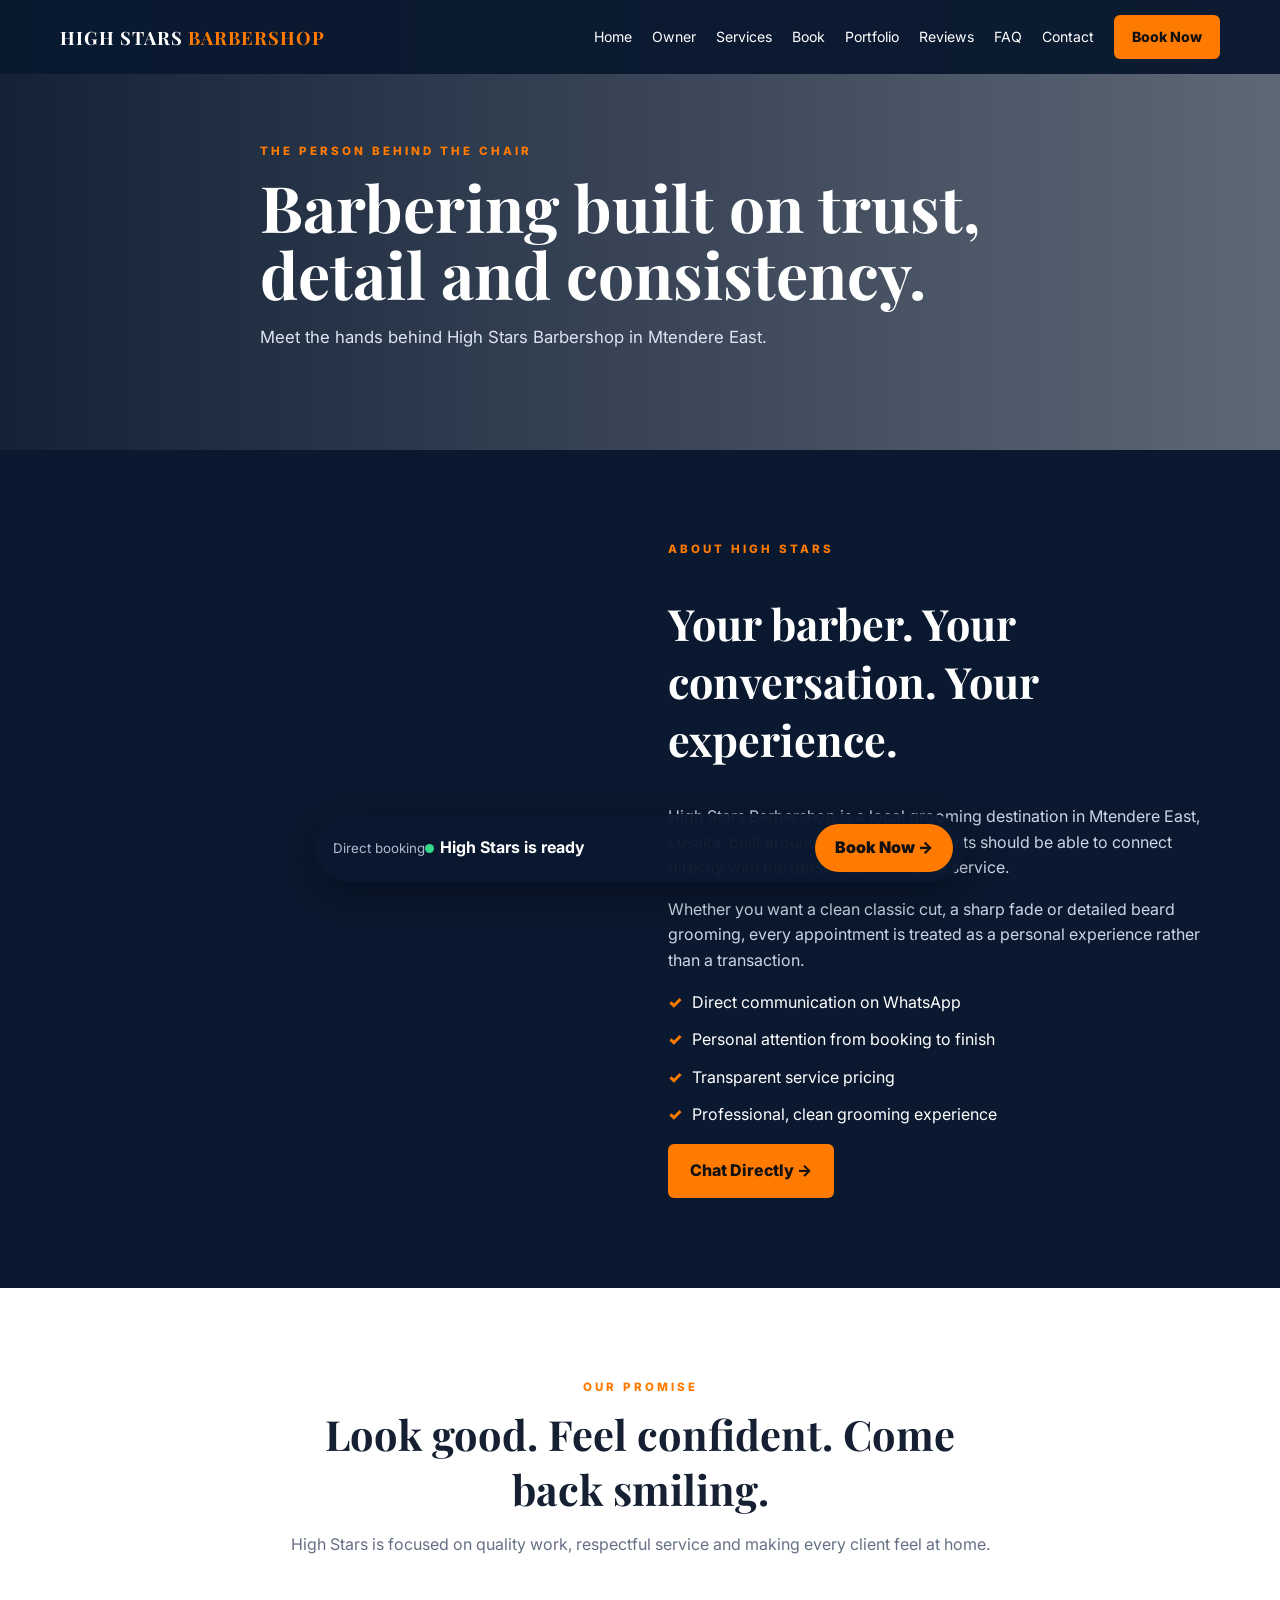
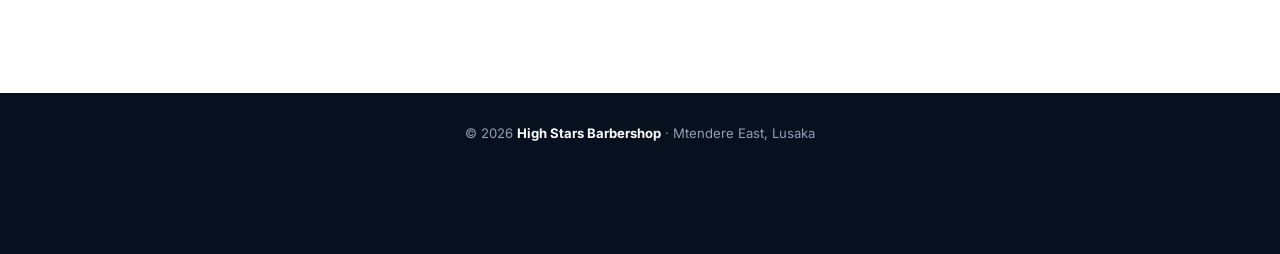
==== about.html @ e4535fd3 "Create High Stars About the Owner page" ====
<!doctype html><html><head><meta charset='utf-8'><meta name='viewport' content='width=device-width,initial-scale=1'><title>About the Owner | High Stars Barbershop</title><link rel='stylesheet' href='styles.css'><link href='https://fonts.googleapis.com/css2?family=Inter:wght@400;500;700;800&family=Playfair+Display:wght@600;700&display=swap' rel='stylesheet'></head><body><header class='header'><div class='container nav'><a class='logo' href='index.html'>HIGH STARS <span>BARBERSHOP</span></a><nav class='links' id='nav'><a href='index.html'>Home</a><a href='about.html'>Owner</a><a href='services.html'>Services</a><a href='booking.html'>Book</a><a href='portfolio.html'>Portfolio</a><a href='reviews.html'>Reviews</a><a href='faq.html'>FAQ</a><a href='contact.html'>Contact</a><a class='navbook' href='booking.html'>Book Now</a></nav><span class='menu' onclick='nav.classList.toggle("open")'>☰</span></div></header><section class='hero compact'><div class='container page-title'><div class='eyebrow'>The person behind the chair</div><h1>Barbering built on trust, detail and consistency.</h1><p>Meet the hands behind High Stars Barbershop in Mtendere East.</p></div></section><section class='section dark'><div class='container split'><div class='photo'></div><div><div class='eyebrow'>About High Stars</div><h2 style="font:700 2.7rem 'Playfair Display',serif">Your barber. Your conversation. Your experience.</h2><p>High Stars Barbershop is a local grooming destination in Mtendere East, Lusaka, built around a simple idea: clients should be able to connect directly with the person delivering the service.</p><p>Whether you want a clean classic cut, a sharp fade or detailed beard grooming, every appointment is treated as a personal experience rather than a transaction.</p><ul class='checks'><li>Direct communication on WhatsApp</li><li>Personal attention from booking to finish</li><li>Transparent service pricing</li><li>Professional, clean grooming experience</li></ul><a class='btn primary' href='https://wa.me/260975559060?text=Hello%20High%20Stars%20Barbershop' target='_blank'>Chat Directly →</a></div></div></section><section class='section'><div class='container section-head'><div class='eyebrow'>Our promise</div><h2>Look good. Feel confident. Come back smiling.</h2><p>High Stars is focused on quality work, respectful service and making every client feel at home.</p></div></section><footer class='footer'><div class='container'>© 2026 <strong>High Stars Barbershop</strong> · Mtendere East, Lusaka</div></footer><div class='floating'><div><small>Direct booking</small><strong><i class='dot'></i>High Stars is ready</strong></div><a class='booknow' href='booking.html'>Book Now →</a></div></body></html>
---- styles.css ----
:root{--navy:#0A192F;--navy2:#102441;--orange:#FF7A00;--white:#fff;--soft:#f5f7fa;--text:#162033;--muted:#667085;--line:#e7ebf0}*{box-sizing:border-box}html{scroll-behavior:smooth}body{margin:0;font-family:Inter,Arial,sans-serif;color:var(--text);line-height:1.6;background:#fff}a{text-decoration:none;color:inherit}.container{width:min(1160px,92%);margin:auto}.header{position:fixed;z-index:50;top:0;left:0;right:0;background:rgba(10,25,47,.97);color:#fff}.nav{height:74px;display:flex;align-items:center;justify-content:space-between}.logo{font:700 1.15rem 'Playfair Display',serif;letter-spacing:1px}.logo span,.eyebrow{color:var(--orange)}.links{display:flex;align-items:center;gap:20px;font-size:.88rem}.links a:hover{color:var(--orange)}.navbook,.primary{background:var(--orange);color:#111;padding:11px 18px;border-radius:6px;font-weight:800}.menu{display:none;font-size:1.6rem}.hero{min-height:78vh;padding:130px 0 70px;color:#fff;background:linear-gradient(90deg,rgba(10,25,47,.96),rgba(10,25,47,.66)),url('https://images.unsplash.com/photo-1503951914875-452162b0f3f1?auto=format&fit=crop&w=1900&q=85') center/cover;display:flex;align-items:center}.hero h1{font:700 clamp(2.8rem,6vw,5rem)/1 'Playfair Display',serif;max-width:760px;margin:10px 0}.hero p{max-width:680px;color:#dce4ef;font-size:1.05rem}.eyebrow{text-transform:uppercase;letter-spacing:3px;font-size:.72rem;font-weight:800}.actions{display:flex;gap:12px;flex-wrap:wrap;margin-top:25px}.btn{padding:14px 22px;border-radius:6px;font-weight:800;display:inline-block}.secondary{border:1px solid #ffffff70;color:#fff}.page-title{max-width:760px}.page-title h1{font:700 clamp(2.7rem,5vw,4.5rem)/1.05 'Playfair Display',serif;margin:12px 0}.page-title p{color:#dce4ef;font-size:1.05rem}.hero.compact{min-height:50vh}.section{padding:90px 0}.section-head{text-align:center;max-width:720px;margin:0 auto 45px}.section-head h2{font:700 2.6rem 'Playfair Display',serif;margin:10px 0}.section-head p,.muted{color:var(--muted)}.grid3{display:grid;grid-template-columns:repeat(3,1fr);gap:20px}.card{padding:28px;border:1px solid var(--line);border-radius:12px;background:#fff;transition:.2s}.card:hover{transform:translateY(-5px);box-shadow:0 18px 40px #0a192f12}.card h3{font:700 1.45rem 'Playfair Display',serif}.card p{color:var(--muted)}.price{font-weight:900;font-size:1.2rem}.bookthis{display:inline-block;background:var(--navy);color:#fff;padding:10px 14px;border-radius:5px;font-size:.8rem;font-weight:800}.dark{background:var(--navy);color:#fff}.split{display:grid;grid-template-columns:1fr 1fr;gap:55px;align-items:center}.photo{min-height:420px;border-radius:16px;background:url('https://images.unsplash.com/photo-1585747860715-2ba37e788b70?auto=format&fit=crop&w=900&q=85') center/cover}.dark p{color:#cbd7e6}.checks{list-style:none;padding:0}.checks li{margin:12px 0}.checks li:before{content:'✓';color:var(--orange);font-weight:900;margin-right:10px}.gallery{display:grid;grid-template-columns:repeat(3,1fr);gap:16px}.work{height:320px;border-radius:12px;background-size:cover;background-position:center}.work:nth-child(1){background-image:url('https://images.unsplash.com/photo-1621605815971-fbc98d665033?auto=format&fit=crop&w=800&q=85')}.work:nth-child(2){background-image:url('https://images.unsplash.com/photo-1622286342621-4bd786c2447c?auto=format&fit=crop&w=800&q=85')}.work:nth-child(3){background-image:url('https://images.unsplash.com/photo-1622296089863-eb7fc58d07f0?auto=format&fit=crop&w=800&q=85')}.reviews{display:grid;grid-template-columns:repeat(3,1fr);gap:18px}.review{padding:25px;border:1px solid var(--line);border-radius:12px}.stars{color:var(--orange);letter-spacing:3px}.faq{background:var(--soft)}details{background:#fff;border:1px solid var(--line);border-radius:8px;padding:18px 20px;margin:10px 0}summary{cursor:pointer;font-weight:700}details p{color:var(--muted)}.contact-grid{display:grid;grid-template-columns:1fr 1fr;gap:40px}.map{min-height:320px;border-radius:14px;background:linear-gradient(135deg,#102441,#0A192F);display:flex;align-items:center;justify-content:center;text-align:center;color:#fff;padding:30px}.map a{color:var(--orange);font-weight:800}.wa{display:inline-block;background:#18a957;color:#fff;padding:13px 20px;border-radius:6px;font-weight:800}.footer{background:#06101f;color:#91a0b5;text-align:center;padding:30px 0 110px;font-size:.82rem}.footer strong{color:#fff}.floating{position:fixed;z-index:60;bottom:18px;left:50%;transform:translateX(-50%);width:min(650px,92%);background:#0a192ff7;color:#fff;border-radius:50px;padding:10px 12px 10px 18px;display:flex;align-items:center;justify-content:space-between;box-shadow:0 12px 45px #0005}.floating small{color:#aebbd0}.floating .booknow{background:var(--orange);color:#111;padding:11px 20px;border-radius:30px;font-weight:900}.dot{width:9px;height:9px;border-radius:50%;background:#39d98a;display:inline-block;margin-right:6px}@media(max-width:800px){.links{display:none;position:absolute;top:74px;left:0;right:0;background:var(--navy);padding:20px;flex-direction:column}.links.open{display:flex}.menu{display:block}.grid3,.reviews,.gallery,.split,.contact-grid{grid-template-columns:1fr}.hero{padding-top:115px}.section{padding:70px 0}.photo{min-height:320px}.floating{border-radius:14px}.floating small{display:none}}
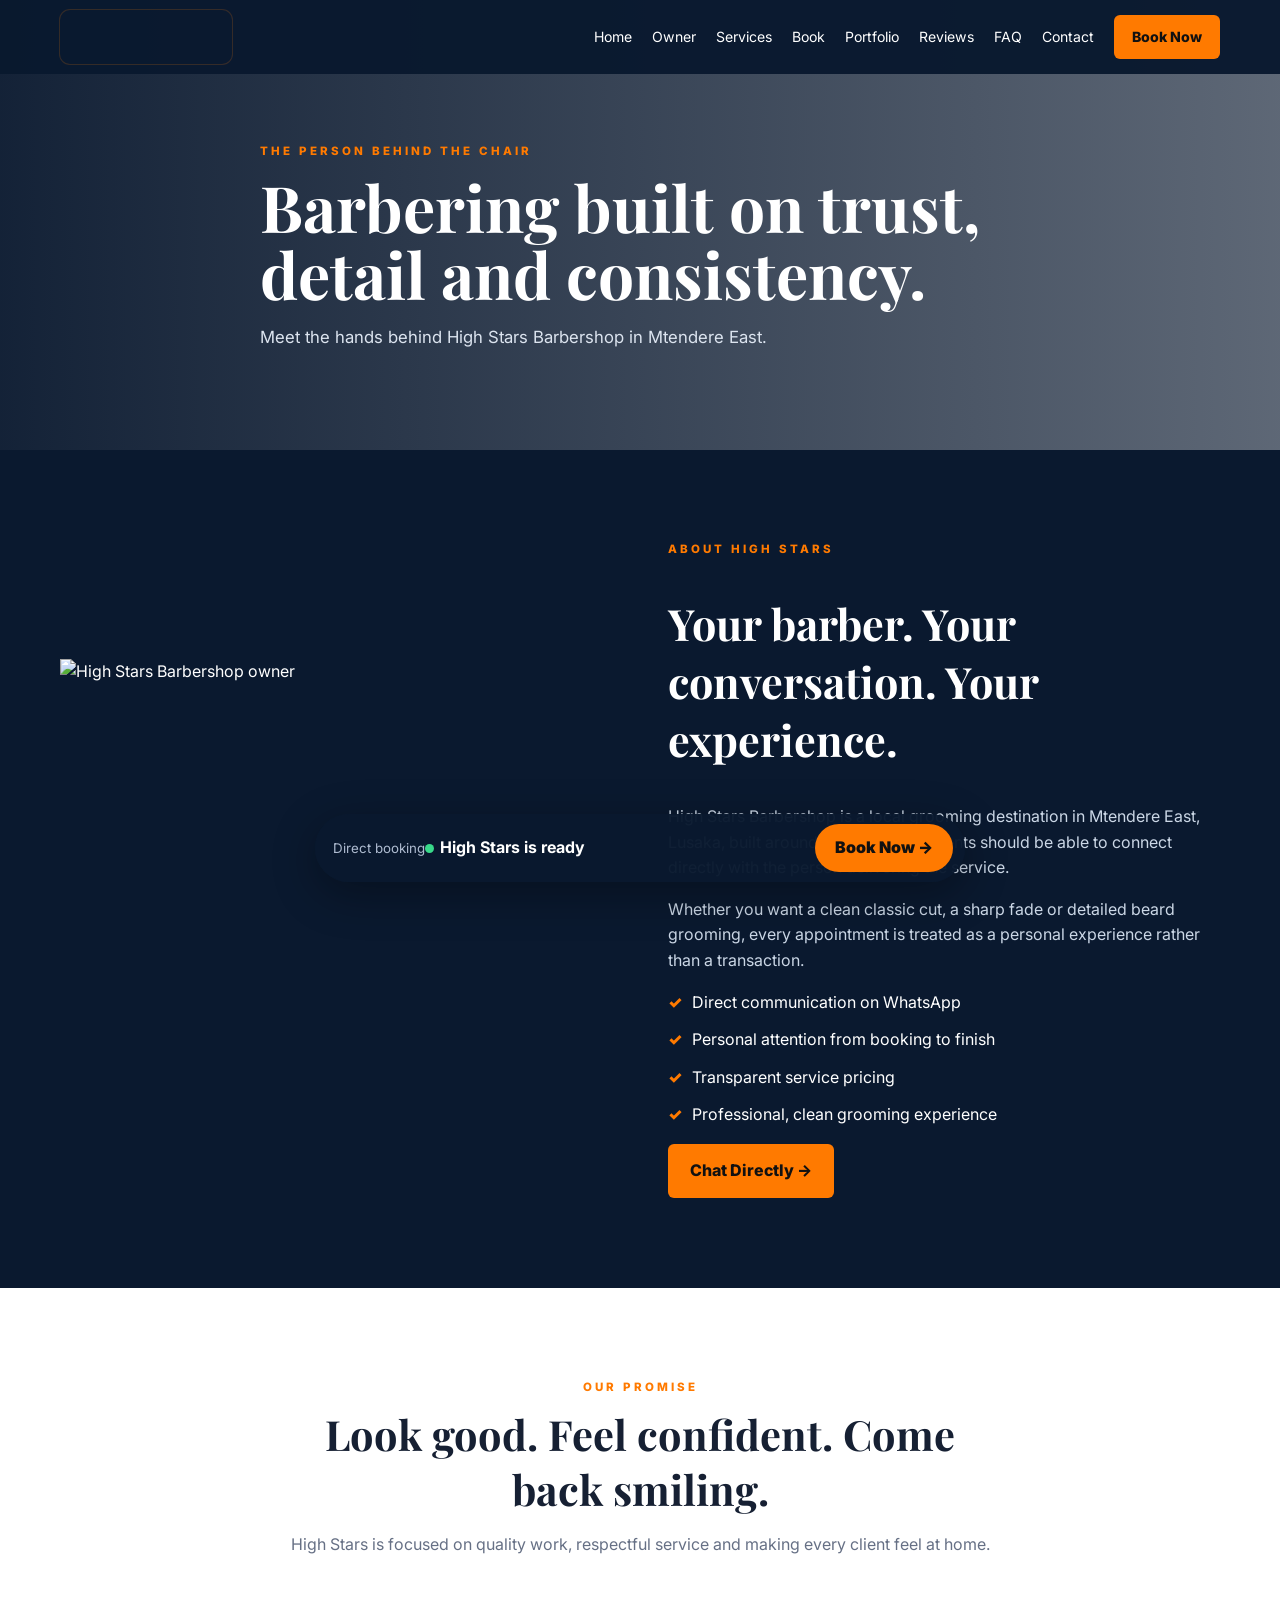
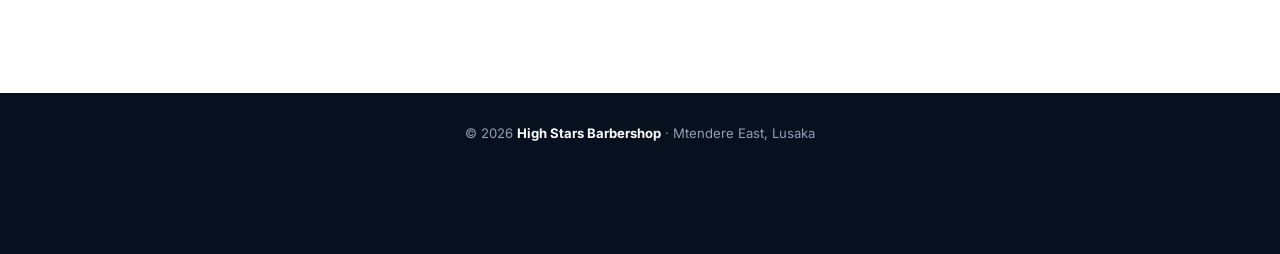
==== commit 37fddf06: "Add supplied barber image to owner page" ====
--- a/about.html
+++ b/about.html
@@ -1 +1 @@
-<!doctype html><html><head><meta charset='utf-8'><meta name='viewport' content='width=device-width,initial-scale=1'><title>About the Owner | High Stars Barbershop</title><link rel='stylesheet' href='styles.css'><link href='https://fonts.googleapis.com/css2?family=Inter:wght@400;500;700;800&family=Playfair+Display:wght@600;700&display=swap' rel='stylesheet'></head><body><header class='header'><div class='container nav'><a class='logo' href='index.html'>HIGH STARS <span>BARBERSHOP</span></a><nav class='links' id='nav'><a href='index.html'>Home</a><a href='about.html'>Owner</a><a href='services.html'>Services</a><a href='booking.html'>Book</a><a href='portfolio.html'>Portfolio</a><a href='reviews.html'>Reviews</a><a href='faq.html'>FAQ</a><a href='contact.html'>Contact</a><a class='navbook' href='booking.html'>Book Now</a></nav><span class='menu' onclick='nav.classList.toggle("open")'>☰</span></div></header><section class='hero compact'><div class='container page-title'><div class='eyebrow'>The person behind the chair</div><h1>Barbering built on trust, detail and consistency.</h1><p>Meet the hands behind High Stars Barbershop in Mtendere East.</p></div></section><section class='section dark'><div class='container split'><div class='photo'></div><div><div class='eyebrow'>About High Stars</div><h2 style="font:700 2.7rem 'Playfair Display',serif">Your barber. Your conversation. Your experience.</h2><p>High Stars Barbershop is a local grooming destination in Mtendere East, Lusaka, built around a simple idea: clients should be able to connect directly with the person delivering the service.</p><p>Whether you want a clean classic cut, a sharp fade or detailed beard grooming, every appointment is treated as a personal experience rather than a transaction.</p><ul class='checks'><li>Direct communication on WhatsApp</li><li>Personal attention from booking to finish</li><li>Transparent service pricing</li><li>Professional, clean grooming experience</li></ul><a class='btn primary' href='https://wa.me/260975559060?text=Hello%20High%20Stars%20Barbershop' target='_blank'>Chat Directly →</a></div></div></section><section class='section'><div class='container section-head'><div class='eyebrow'>Our promise</div><h2>Look good. Feel confident. Come back smiling.</h2><p>High Stars is focused on quality work, respectful service and making every client feel at home.</p></div></section><footer class='footer'><div class='container'>© 2026 <strong>High Stars Barbershop</strong> · Mtendere East, Lusaka</div></footer><div class='floating'><div><small>Direct booking</small><strong><i class='dot'></i>High Stars is ready</strong></div><a class='booknow' href='booking.html'>Book Now →</a></div></body></html>+<!doctype html><html><head><meta charset='utf-8'><meta name='viewport' content='width=device-width,initial-scale=1'><title>About the Owner | High Stars Barbershop</title><link rel='stylesheet' href='styles.css'><link href='https://fonts.googleapis.com/css2?family=Inter:wght@400;500;700;800&family=Playfair+Display:wght@600;700&display=swap' rel='stylesheet'></head><body><header class='header'><div class='container nav'><a class='logo' href='index.html'>HIGH STARS <span>BARBERSHOP</span></a><nav class='links' id='nav'><a href='index.html'>Home</a><a href='about.html'>Owner</a><a href='services.html'>Services</a><a href='booking.html'>Book</a><a href='portfolio.html'>Portfolio</a><a href='reviews.html'>Reviews</a><a href='faq.html'>FAQ</a><a href='contact.html'>Contact</a><a class='navbook' href='booking.html'>Book Now</a></nav><span class='menu' onclick='nav.classList.toggle("open")'>☰</span></div></header><section class='hero compact'><div class='container page-title'><div class='eyebrow'>The person behind the chair</div><h1>Barbering built on trust, detail and consistency.</h1><p>Meet the hands behind High Stars Barbershop in Mtendere East.</p></div></section><section class='section dark'><div class='container split'><div class='photo supplied-owner-photo'><img src='https://i.postimg.cc/v8f4Hfrz/FB-IMG-1787695702002.jpg' alt='High Stars Barbershop owner' loading='lazy'></div><div><div class='eyebrow'>About High Stars</div><h2 style="font:700 2.7rem 'Playfair Display',serif">Your barber. Your conversation. Your experience.</h2><p>High Stars Barbershop is a local grooming destination in Mtendere East, Lusaka, built around a simple idea: clients should be able to connect directly with the person delivering the service.</p><p>Whether you want a clean classic cut, a sharp fade or detailed beard grooming, every appointment is treated as a personal experience rather than a transaction.</p><ul class='checks'><li>Direct communication on WhatsApp</li><li>Personal attention from booking to finish</li><li>Transparent service pricing</li><li>Professional, clean grooming experience</li></ul><a class='btn primary' href='https://wa.me/260975559060?text=Hello%20High%20Stars%20Barbershop' target='_blank'>Chat Directly →</a></div></div></section><section class='section'><div class='container section-head'><div class='eyebrow'>Our promise</div><h2>Look good. Feel confident. Come back smiling.</h2><p>High Stars is focused on quality work, respectful service and making every client feel at home.</p></div></section><footer class='footer'><div class='container'>© 2026 <strong>High Stars Barbershop</strong> · Mtendere East, Lusaka</div></footer><div class='floating'><div><small>Direct booking</small><strong><i class='dot'></i>High Stars is ready</strong></div><a class='booknow' href='booking.html'>Book Now →</a></div></body></html>
--- a/styles.css
+++ b/styles.css
@@ -1 +1 @@
-:root{--navy:#0A192F;--navy2:#102441;--orange:#FF7A00;--white:#fff;--soft:#f5f7fa;--text:#162033;--muted:#667085;--line:#e7ebf0}*{box-sizing:border-box}html{scroll-behavior:smooth}body{margin:0;font-family:Inter,Arial,sans-serif;color:var(--text);line-height:1.6;background:#fff}a{text-decoration:none;color:inherit}.container{width:min(1160px,92%);margin:auto}.header{position:fixed;z-index:50;top:0;left:0;right:0;background:rgba(10,25,47,.97);color:#fff}.nav{height:74px;display:flex;align-items:center;justify-content:space-between}.logo{font:700 1.15rem 'Playfair Display',serif;letter-spacing:1px}.logo span,.eyebrow{color:var(--orange)}.links{display:flex;align-items:center;gap:20px;font-size:.88rem}.links a:hover{color:var(--orange)}.navbook,.primary{background:var(--orange);color:#111;padding:11px 18px;border-radius:6px;font-weight:800}.menu{display:none;font-size:1.6rem}.hero{min-height:78vh;padding:130px 0 70px;color:#fff;background:linear-gradient(90deg,rgba(10,25,47,.96),rgba(10,25,47,.66)),url('https://images.unsplash.com/photo-1503951914875-452162b0f3f1?auto=format&fit=crop&w=1900&q=85') center/cover;display:flex;align-items:center}.hero h1{font:700 clamp(2.8rem,6vw,5rem)/1 'Playfair Display',serif;max-width:760px;margin:10px 0}.hero p{max-width:680px;color:#dce4ef;font-size:1.05rem}.eyebrow{text-transform:uppercase;letter-spacing:3px;font-size:.72rem;font-weight:800}.actions{display:flex;gap:12px;flex-wrap:wrap;margin-top:25px}.btn{padding:14px 22px;border-radius:6px;font-weight:800;display:inline-block}.secondary{border:1px solid #ffffff70;color:#fff}.page-title{max-width:760px}.page-title h1{font:700 clamp(2.7rem,5vw,4.5rem)/1.05 'Playfair Display',serif;margin:12px 0}.page-title p{color:#dce4ef;font-size:1.05rem}.hero.compact{min-height:50vh}.section{padding:90px 0}.section-head{text-align:center;max-width:720px;margin:0 auto 45px}.section-head h2{font:700 2.6rem 'Playfair Display',serif;margin:10px 0}.section-head p,.muted{color:var(--muted)}.grid3{display:grid;grid-template-columns:repeat(3,1fr);gap:20px}.card{padding:28px;border:1px solid var(--line);border-radius:12px;background:#fff;transition:.2s}.card:hover{transform:translateY(-5px);box-shadow:0 18px 40px #0a192f12}.card h3{font:700 1.45rem 'Playfair Display',serif}.card p{color:var(--muted)}.price{font-weight:900;font-size:1.2rem}.bookthis{display:inline-block;background:var(--navy);color:#fff;padding:10px 14px;border-radius:5px;font-size:.8rem;font-weight:800}.dark{background:var(--navy);color:#fff}.split{display:grid;grid-template-columns:1fr 1fr;gap:55px;align-items:center}.photo{min-height:420px;border-radius:16px;background:url('https://images.unsplash.com/photo-1585747860715-2ba37e788b70?auto=format&fit=crop&w=900&q=85') center/cover}.dark p{color:#cbd7e6}.checks{list-style:none;padding:0}.checks li{margin:12px 0}.checks li:before{content:'✓';color:var(--orange);font-weight:900;margin-right:10px}.gallery{display:grid;grid-template-columns:repeat(3,1fr);gap:16px}.work{height:320px;border-radius:12px;background-size:cover;background-position:center}.work:nth-child(1){background-image:url('https://images.unsplash.com/photo-1621605815971-fbc98d665033?auto=format&fit=crop&w=800&q=85')}.work:nth-child(2){background-image:url('https://images.unsplash.com/photo-1622286342621-4bd786c2447c?auto=format&fit=crop&w=800&q=85')}.work:nth-child(3){background-image:url('https://images.unsplash.com/photo-1622296089863-eb7fc58d07f0?auto=format&fit=crop&w=800&q=85')}.reviews{display:grid;grid-template-columns:repeat(3,1fr);gap:18px}.review{padding:25px;border:1px solid var(--line);border-radius:12px}.stars{color:var(--orange);letter-spacing:3px}.faq{background:var(--soft)}details{background:#fff;border:1px solid var(--line);border-radius:8px;padding:18px 20px;margin:10px 0}summary{cursor:pointer;font-weight:700}details p{color:var(--muted)}.contact-grid{display:grid;grid-template-columns:1fr 1fr;gap:40px}.map{min-height:320px;border-radius:14px;background:linear-gradient(135deg,#102441,#0A192F);display:flex;align-items:center;justify-content:center;text-align:center;color:#fff;padding:30px}.map a{color:var(--orange);font-weight:800}.wa{display:inline-block;background:#18a957;color:#fff;padding:13px 20px;border-radius:6px;font-weight:800}.footer{background:#06101f;color:#91a0b5;text-align:center;padding:30px 0 110px;font-size:.82rem}.footer strong{color:#fff}.floating{position:fixed;z-index:60;bottom:18px;left:50%;transform:translateX(-50%);width:min(650px,92%);background:#0a192ff7;color:#fff;border-radius:50px;padding:10px 12px 10px 18px;display:flex;align-items:center;justify-content:space-between;box-shadow:0 12px 45px #0005}.floating small{color:#aebbd0}.floating .booknow{background:var(--orange);color:#111;padding:11px 20px;border-radius:30px;font-weight:900}.dot{width:9px;height:9px;border-radius:50%;background:#39d98a;display:inline-block;margin-right:6px}@media(max-width:800px){.links{display:none;position:absolute;top:74px;left:0;right:0;background:var(--navy);padding:20px;flex-direction:column}.links.open{display:flex}.menu{display:block}.grid3,.reviews,.gallery,.split,.contact-grid{grid-template-columns:1fr}.hero{padding-top:115px}.section{padding:70px 0}.photo{min-height:320px}.floating{border-radius:14px}.floating small{display:none}}+:root{--navy:#0A192F;--navy2:#102441;--orange:#FF7A00;--white:#fff;--soft:#f5f7fa;--text:#162033;--muted:#667085;--line:#e7ebf0}*{box-sizing:border-box}html{scroll-behavior:smooth}body{margin:0;font-family:Inter,Arial,sans-serif;color:var(--text);line-height:1.6;background:#fff}a{text-decoration:none;color:inherit}.container{width:min(1160px,92%);margin:auto}.header{position:fixed;z-index:50;top:0;left:0;right:0;background:rgba(10,25,47,.97);color:#fff}.nav{height:74px;display:flex;align-items:center;justify-content:space-between}.logo{display:block;width:172px;height:54px;font-size:0;line-height:0;letter-spacing:0;background-image:url('https://i.postimg.cc/m1Ttw81L/FB-IMG-1787695279866.jpg');background-repeat:no-repeat;background-position:center;background-size:contain;border-radius:10px;overflow:hidden;filter:saturate(.9) contrast(1.05);box-shadow:0 0 0 1px rgba(255,122,0,.18);transition:.2s}.logo:hover{transform:scale(1.03);box-shadow:0 0 0 1px rgba(255,122,0,.55),0 5px 20px rgba(255,122,0,.12)}.logo span,.eyebrow{color:var(--orange)}.links{display:flex;align-items:center;gap:20px;font-size:.88rem}.links a:hover{color:var(--orange)}.navbook,.primary{background:var(--orange);color:#111;padding:11px 18px;border-radius:6px;font-weight:800}.menu{display:none;font-size:1.6rem}.hero{min-height:78vh;padding:130px 0 70px;color:#fff;background:linear-gradient(90deg,rgba(10,25,47,.96),rgba(10,25,47,.66)),url('https://images.unsplash.com/photo-1503951914875-452162b0f3f1?auto=format&fit=crop&w=1900&q=85') center/cover;display:flex;align-items:center}.hero h1{font:700 clamp(2.8rem,6vw,5rem)/1 'Playfair Display',serif;max-width:760px;margin:10px 0}.hero p{max-width:680px;color:#dce4ef;font-size:1.05rem}.eyebrow{text-transform:uppercase;letter-spacing:3px;font-size:.72rem;font-weight:800}.actions{display:flex;gap:12px;flex-wrap:wrap;margin-top:25px}.btn{padding:14px 22px;border-radius:6px;font-weight:800;display:inline-block}.secondary{border:1px solid #ffffff70;color:#fff}.page-title{max-width:760px}.page-title h1{font:700 clamp(2.7rem,5vw,4.5rem)/1.05 'Playfair Display',serif;margin:12px 0}.page-title p{color:#dce4ef;font-size:1.05rem}.hero.compact{min-height:50vh}.section{padding:90px 0}.section-head{text-align:center;max-width:720px;margin:0 auto 45px}.section-head h2{font:700 2.6rem 'Playfair Display',serif;margin:10px 0}.section-head p,.muted{color:var(--muted)}.grid3{display:grid;grid-template-columns:repeat(3,1fr);gap:20px}.card{padding:28px;border:1px solid var(--line);border-radius:12px;background:#fff;transition:.2s}.card:hover{transform:translateY(-5px);box-shadow:0 18px 40px #0a192f12}.card h3{font:700 1.45rem 'Playfair Display',serif}.card p{color:var(--muted)}.price{font-weight:900;font-size:1.2rem}.bookthis{display:inline-block;background:var(--navy);color:#fff;padding:10px 14px;border-radius:5px;font-size:.8rem;font-weight:800}.dark{background:var(--navy);color:#fff}.split{display:grid;grid-template-columns:1fr 1fr;gap:55px;align-items:center}.photo{min-height:420px;border-radius:16px;background:url('https://images.unsplash.com/photo-1585747860715-2ba37e788b70?auto=format&fit=crop&w=900&q=85') center/cover}.dark p{color:#cbd7e6}.checks{list-style:none;padding:0}.checks li{margin:12px 0}.checks li:before{content:'✓';color:var(--orange);font-weight:900;margin-right:10px}.gallery{display:grid;grid-template-columns:repeat(3,1fr);gap:16px}.work{height:320px;border-radius:12px;background-size:cover;background-position:center}.work:nth-child(1){background-image:url('https://images.unsplash.com/photo-1621605815971-fbc98d665033?auto=format&fit=crop&w=800&q=85')}.work:nth-child(2){background-image:url('https://images.unsplash.com/photo-1622286342621-4bd786c2447c?auto=format&fit=crop&w=800&q=85')}.work:nth-child(3){background-image:url('https://images.unsplash.com/photo-1622296089863-eb7fc58d07f0?auto=format&fit=crop&w=800&q=85')}.reviews{display:grid;grid-template-columns:repeat(3,1fr);gap:18px}.review{padding:25px;border:1px solid var(--line);border-radius:12px}.stars{color:var(--orange);letter-spacing:3px}.faq{background:var(--soft)}details{background:#fff;border:1px solid var(--line);border-radius:8px;padding:18px 20px;margin:10px 0}summary{cursor:pointer;font-weight:700}details p{color:var(--muted)}.contact-grid{display:grid;grid-template-columns:1fr 1fr;gap:40px}.map{min-height:320px;border-radius:14px;background:linear-gradient(135deg,#102441,#0A192F);display:flex;align-items:center;justify-content:center;text-align:center;color:#fff;padding:30px}.map a{color:var(--orange);font-weight:800}.wa{display:inline-block;background:#18a957;color:#fff;padding:13px 20px;border-radius:6px;font-weight:800}.footer{background:#06101f;color:#91a0b5;text-align:center;padding:30px 0 110px;font-size:.82rem}.footer strong{color:#fff}.floating{position:fixed;z-index:60;bottom:18px;left:50%;transform:translateX(-50%);width:min(650px,92%);background:#0a192ff7;color:#fff;border-radius:50px;padding:10px 12px 10px 18px;display:flex;align-items:center;justify-content:space-between;box-shadow:0 12px 45px #0005}.floating small{color:#aebbd0}.floating .booknow{background:var(--orange);color:#111;padding:11px 20px;border-radius:30px;font-weight:900}.dot{width:9px;height:9px;border-radius:50%;background:#39d98a;display:inline-block;margin-right:6px}@media(max-width:800px){.links{display:none;position:absolute;top:74px;left:0;right:0;background:var(--navy);padding:20px;flex-direction:column}.links.open{display:flex}.menu{display:block}.logo{width:148px;height:50px}.grid3,.reviews,.gallery,.split,.contact-grid{grid-template-columns:1fr}.hero{padding-top:115px}.section{padding:70px 0}.photo{min-height:320px}.floating{border-radius:14px}.floating small{display:none}}
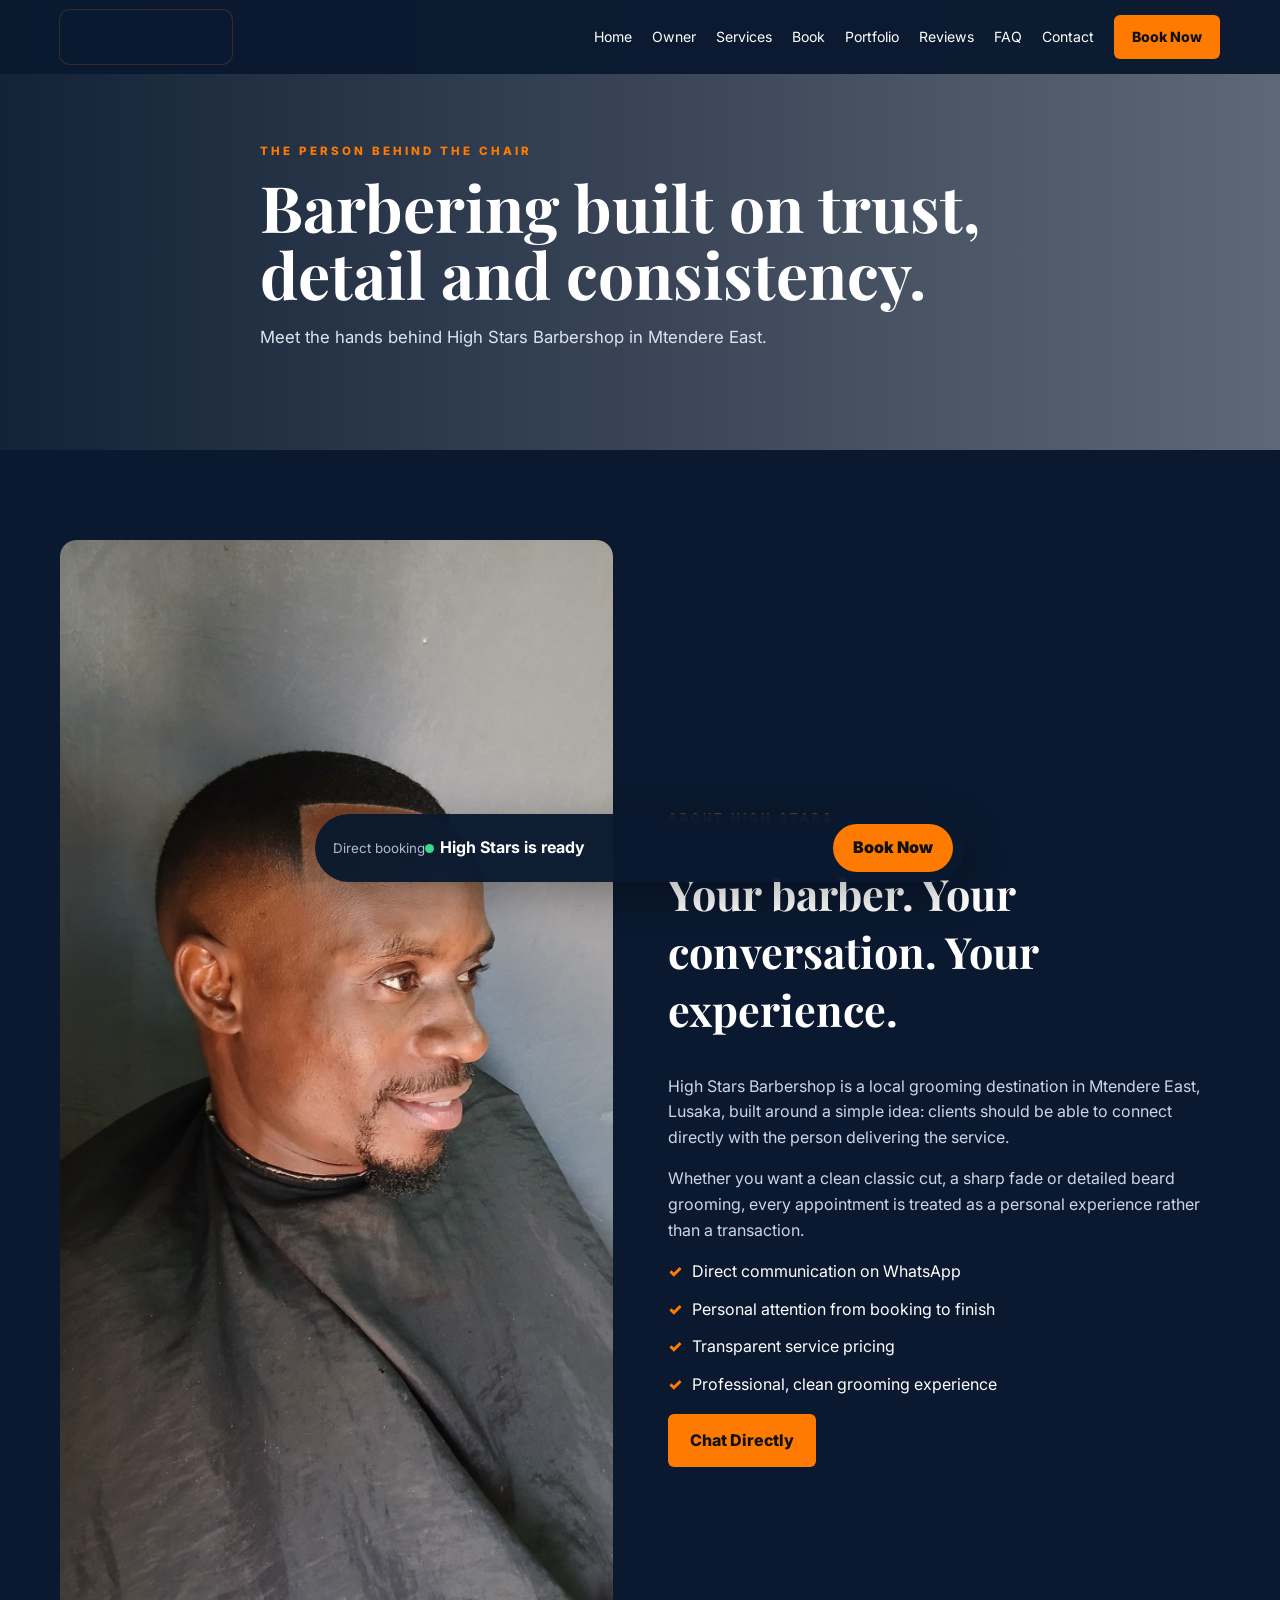
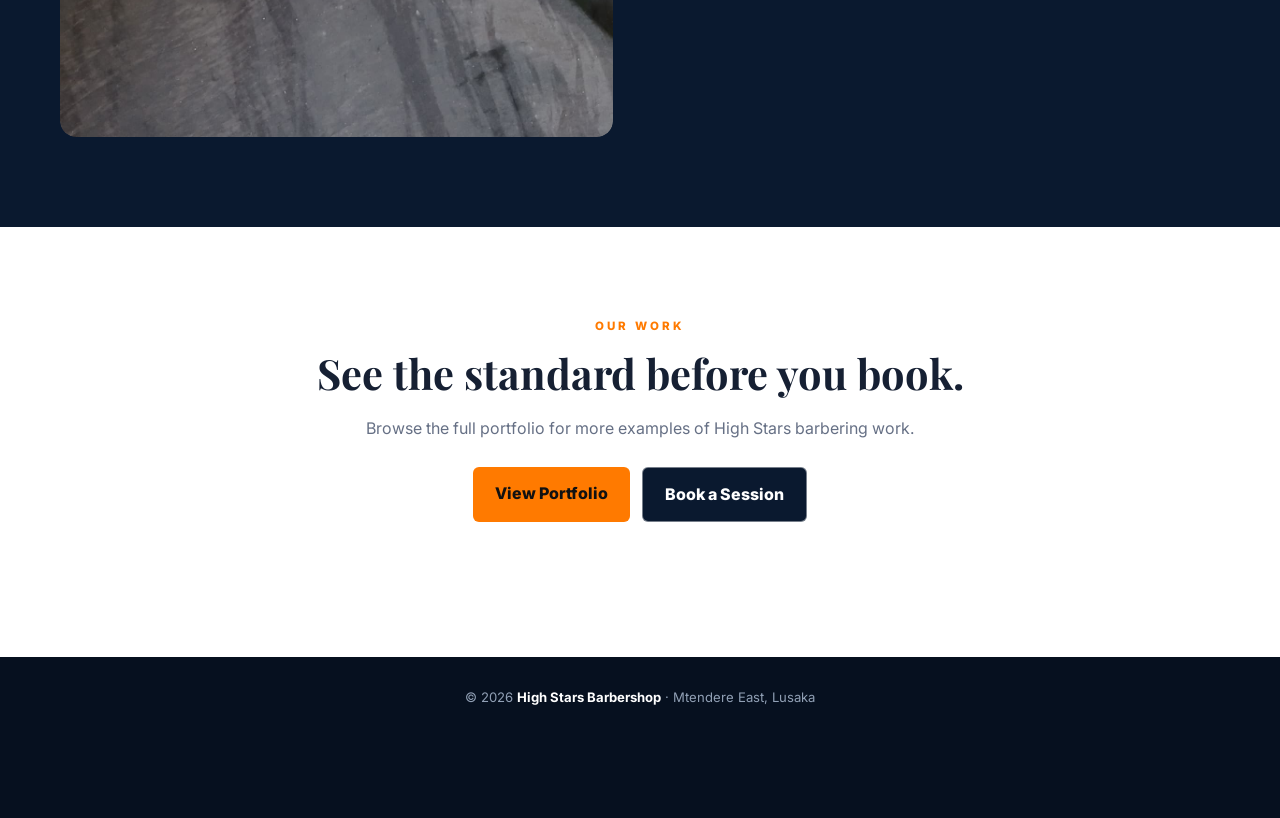
==== commit cbb93865: "Use supplied portfolio image on owner page and remove emojis" ====
--- a/about.html
+++ b/about.html
@@ -1 +1 @@
-<!doctype html><html><head><meta charset='utf-8'><meta name='viewport' content='width=device-width,initial-scale=1'><title>About the Owner | High Stars Barbershop</title><link rel='stylesheet' href='styles.css'><link href='https://fonts.googleapis.com/css2?family=Inter:wght@400;500;700;800&family=Playfair+Display:wght@600;700&display=swap' rel='stylesheet'></head><body><header class='header'><div class='container nav'><a class='logo' href='index.html'>HIGH STARS <span>BARBERSHOP</span></a><nav class='links' id='nav'><a href='index.html'>Home</a><a href='about.html'>Owner</a><a href='services.html'>Services</a><a href='booking.html'>Book</a><a href='portfolio.html'>Portfolio</a><a href='reviews.html'>Reviews</a><a href='faq.html'>FAQ</a><a href='contact.html'>Contact</a><a class='navbook' href='booking.html'>Book Now</a></nav><span class='menu' onclick='nav.classList.toggle("open")'>☰</span></div></header><section class='hero compact'><div class='container page-title'><div class='eyebrow'>The person behind the chair</div><h1>Barbering built on trust, detail and consistency.</h1><p>Meet the hands behind High Stars Barbershop in Mtendere East.</p></div></section><section class='section dark'><div class='container split'><div class='photo supplied-owner-photo'><img src='https://i.postimg.cc/v8f4Hfrz/FB-IMG-1787695702002.jpg' alt='High Stars Barbershop owner' loading='lazy'></div><div><div class='eyebrow'>About High Stars</div><h2 style="font:700 2.7rem 'Playfair Display',serif">Your barber. Your conversation. Your experience.</h2><p>High Stars Barbershop is a local grooming destination in Mtendere East, Lusaka, built around a simple idea: clients should be able to connect directly with the person delivering the service.</p><p>Whether you want a clean classic cut, a sharp fade or detailed beard grooming, every appointment is treated as a personal experience rather than a transaction.</p><ul class='checks'><li>Direct communication on WhatsApp</li><li>Personal attention from booking to finish</li><li>Transparent service pricing</li><li>Professional, clean grooming experience</li></ul><a class='btn primary' href='https://wa.me/260975559060?text=Hello%20High%20Stars%20Barbershop' target='_blank'>Chat Directly →</a></div></div></section><section class='section'><div class='container section-head'><div class='eyebrow'>Our promise</div><h2>Look good. Feel confident. Come back smiling.</h2><p>High Stars is focused on quality work, respectful service and making every client feel at home.</p></div></section><footer class='footer'><div class='container'>© 2026 <strong>High Stars Barbershop</strong> · Mtendere East, Lusaka</div></footer><div class='floating'><div><small>Direct booking</small><strong><i class='dot'></i>High Stars is ready</strong></div><a class='booknow' href='booking.html'>Book Now →</a></div></body></html>+<!doctype html><html lang='en'><head><meta charset='utf-8'><meta name='viewport' content='width=device-width,initial-scale=1'><title>About the Owner | High Stars Barbershop</title><link rel='stylesheet' href='styles.css'><link href='https://fonts.googleapis.com/css2?family=Inter:wght@400;500;700;800&family=Playfair+Display:wght@600;700&display=swap' rel='stylesheet'></head><body><header class='header'><div class='container nav'><a class='logo' href='index.html'>HIGH STARS <span>BARBERSHOP</span></a><nav class='links' id='nav'><a href='index.html'>Home</a><a href='about.html'>Owner</a><a href='services.html'>Services</a><a href='booking.html'>Book</a><a href='portfolio.html'>Portfolio</a><a href='reviews.html'>Reviews</a><a href='faq.html'>FAQ</a><a href='contact.html'>Contact</a><a class='navbook' href='booking.html'>Book Now</a></nav><button class='menu' type='button' aria-label='Open menu' onclick='nav.classList.toggle("open")'>MENU</button></div></header><section class='hero compact'><div class='container page-title'><div class='eyebrow'>The person behind the chair</div><h1>Barbering built on trust, detail and consistency.</h1><p>Meet the hands behind High Stars Barbershop in Mtendere East.</p></div></section><section class='section dark'><div class='container split'><div class='photo supplied-owner-photo'><img src='IMG-20260826-WA0084.jpg' alt='High Stars Barbershop work' loading='lazy'></div><div><div class='eyebrow'>About High Stars</div><h2 style="font:700 2.7rem 'Playfair Display',serif">Your barber. Your conversation. Your experience.</h2><p>High Stars Barbershop is a local grooming destination in Mtendere East, Lusaka, built around a simple idea: clients should be able to connect directly with the person delivering the service.</p><p>Whether you want a clean classic cut, a sharp fade or detailed beard grooming, every appointment is treated as a personal experience rather than a transaction.</p><ul class='checks'><li>Direct communication on WhatsApp</li><li>Personal attention from booking to finish</li><li>Transparent service pricing</li><li>Professional, clean grooming experience</li></ul><a class='btn primary' href='https://wa.me/260975559060?text=Hello%20High%20Stars%20Barbershop' target='_blank'>Chat Directly</a></div></div></section><section class='section'><div class='container section-head'><div class='eyebrow'>Our work</div><h2>See the standard before you book.</h2><p>Browse the full portfolio for more examples of High Stars barbering work.</p><div class='actions' style='justify-content:center'><a class='btn primary' href='portfolio.html'>View Portfolio</a><a class='btn secondary' style='background:var(--navy)' href='booking.html'>Book a Session</a></div></div></section><footer class='footer'><div class='container'>© 2026 <strong>High Stars Barbershop</strong> · Mtendere East, Lusaka</div></footer><div class='floating'><div><small>Direct booking</small><strong><i class='dot'></i>High Stars is ready</strong></div><a class='booknow' href='booking.html'>Book Now</a></div></body></html>
--- a/styles.css
+++ b/styles.css
@@ -1 +1 @@
-:root{--navy:#0A192F;--navy2:#102441;--orange:#FF7A00;--white:#fff;--soft:#f5f7fa;--text:#162033;--muted:#667085;--line:#e7ebf0}*{box-sizing:border-box}html{scroll-behavior:smooth}body{margin:0;font-family:Inter,Arial,sans-serif;color:var(--text);line-height:1.6;background:#fff}a{text-decoration:none;color:inherit}.container{width:min(1160px,92%);margin:auto}.header{position:fixed;z-index:50;top:0;left:0;right:0;background:rgba(10,25,47,.97);color:#fff}.nav{height:74px;display:flex;align-items:center;justify-content:space-between}.logo{display:block;width:172px;height:54px;font-size:0;line-height:0;letter-spacing:0;background-image:url('https://i.postimg.cc/m1Ttw81L/FB-IMG-1787695279866.jpg');background-repeat:no-repeat;background-position:center;background-size:contain;border-radius:10px;overflow:hidden;filter:saturate(.9) contrast(1.05);box-shadow:0 0 0 1px rgba(255,122,0,.18);transition:.2s}.logo:hover{transform:scale(1.03);box-shadow:0 0 0 1px rgba(255,122,0,.55),0 5px 20px rgba(255,122,0,.12)}.logo span,.eyebrow{color:var(--orange)}.links{display:flex;align-items:center;gap:20px;font-size:.88rem}.links a:hover{color:var(--orange)}.navbook,.primary{background:var(--orange);color:#111;padding:11px 18px;border-radius:6px;font-weight:800}.menu{display:none;font-size:1.6rem}.hero{min-height:78vh;padding:130px 0 70px;color:#fff;background:linear-gradient(90deg,rgba(10,25,47,.96),rgba(10,25,47,.66)),url('https://images.unsplash.com/photo-1503951914875-452162b0f3f1?auto=format&fit=crop&w=1900&q=85') center/cover;display:flex;align-items:center}.hero h1{font:700 clamp(2.8rem,6vw,5rem)/1 'Playfair Display',serif;max-width:760px;margin:10px 0}.hero p{max-width:680px;color:#dce4ef;font-size:1.05rem}.eyebrow{text-transform:uppercase;letter-spacing:3px;font-size:.72rem;font-weight:800}.actions{display:flex;gap:12px;flex-wrap:wrap;margin-top:25px}.btn{padding:14px 22px;border-radius:6px;font-weight:800;display:inline-block}.secondary{border:1px solid #ffffff70;color:#fff}.page-title{max-width:760px}.page-title h1{font:700 clamp(2.7rem,5vw,4.5rem)/1.05 'Playfair Display',serif;margin:12px 0}.page-title p{color:#dce4ef;font-size:1.05rem}.hero.compact{min-height:50vh}.section{padding:90px 0}.section-head{text-align:center;max-width:720px;margin:0 auto 45px}.section-head h2{font:700 2.6rem 'Playfair Display',serif;margin:10px 0}.section-head p,.muted{color:var(--muted)}.grid3{display:grid;grid-template-columns:repeat(3,1fr);gap:20px}.card{padding:28px;border:1px solid var(--line);border-radius:12px;background:#fff;transition:.2s}.card:hover{transform:translateY(-5px);box-shadow:0 18px 40px #0a192f12}.card h3{font:700 1.45rem 'Playfair Display',serif}.card p{color:var(--muted)}.price{font-weight:900;font-size:1.2rem}.bookthis{display:inline-block;background:var(--navy);color:#fff;padding:10px 14px;border-radius:5px;font-size:.8rem;font-weight:800}.dark{background:var(--navy);color:#fff}.split{display:grid;grid-template-columns:1fr 1fr;gap:55px;align-items:center}.photo{min-height:420px;border-radius:16px;background:url('https://images.unsplash.com/photo-1585747860715-2ba37e788b70?auto=format&fit=crop&w=900&q=85') center/cover}.dark p{color:#cbd7e6}.checks{list-style:none;padding:0}.checks li{margin:12px 0}.checks li:before{content:'✓';color:var(--orange);font-weight:900;margin-right:10px}.gallery{display:grid;grid-template-columns:repeat(3,1fr);gap:16px}.work{height:320px;border-radius:12px;background-size:cover;background-position:center}.work:nth-child(1){background-image:url('https://images.unsplash.com/photo-1621605815971-fbc98d665033?auto=format&fit=crop&w=800&q=85')}.work:nth-child(2){background-image:url('https://images.unsplash.com/photo-1622286342621-4bd786c2447c?auto=format&fit=crop&w=800&q=85')}.work:nth-child(3){background-image:url('https://images.unsplash.com/photo-1622296089863-eb7fc58d07f0?auto=format&fit=crop&w=800&q=85')}.reviews{display:grid;grid-template-columns:repeat(3,1fr);gap:18px}.review{padding:25px;border:1px solid var(--line);border-radius:12px}.stars{color:var(--orange);letter-spacing:3px}.faq{background:var(--soft)}details{background:#fff;border:1px solid var(--line);border-radius:8px;padding:18px 20px;margin:10px 0}summary{cursor:pointer;font-weight:700}details p{color:var(--muted)}.contact-grid{display:grid;grid-template-columns:1fr 1fr;gap:40px}.map{min-height:320px;border-radius:14px;background:linear-gradient(135deg,#102441,#0A192F);display:flex;align-items:center;justify-content:center;text-align:center;color:#fff;padding:30px}.map a{color:var(--orange);font-weight:800}.wa{display:inline-block;background:#18a957;color:#fff;padding:13px 20px;border-radius:6px;font-weight:800}.footer{background:#06101f;color:#91a0b5;text-align:center;padding:30px 0 110px;font-size:.82rem}.footer strong{color:#fff}.floating{position:fixed;z-index:60;bottom:18px;left:50%;transform:translateX(-50%);width:min(650px,92%);background:#0a192ff7;color:#fff;border-radius:50px;padding:10px 12px 10px 18px;display:flex;align-items:center;justify-content:space-between;box-shadow:0 12px 45px #0005}.floating small{color:#aebbd0}.floating .booknow{background:var(--orange);color:#111;padding:11px 20px;border-radius:30px;font-weight:900}.dot{width:9px;height:9px;border-radius:50%;background:#39d98a;display:inline-block;margin-right:6px}@media(max-width:800px){.links{display:none;position:absolute;top:74px;left:0;right:0;background:var(--navy);padding:20px;flex-direction:column}.links.open{display:flex}.menu{display:block}.logo{width:148px;height:50px}.grid3,.reviews,.gallery,.split,.contact-grid{grid-template-columns:1fr}.hero{padding-top:115px}.section{padding:70px 0}.photo{min-height:320px}.floating{border-radius:14px}.floating small{display:none}}+:root{--navy:#0A192F;--navy2:#102441;--orange:#FF7A00;--white:#fff;--soft:#f5f7fa;--text:#162033;--muted:#667085;--line:#e7ebf0}*{box-sizing:border-box}html{scroll-behavior:smooth}body{margin:0;font-family:Inter,Arial,sans-serif;color:var(--text);line-height:1.6;background:#fff}a{text-decoration:none;color:inherit}.container{width:min(1160px,92%);margin:auto}.header{position:fixed;z-index:50;top:0;left:0;right:0;background:rgba(10,25,47,.97);color:#fff}.nav{height:74px;display:flex;align-items:center;justify-content:space-between}.logo{display:block;width:172px;height:54px;font-size:0;line-height:0;letter-spacing:0;background-image:url('https://i.postimg.cc/m1Ttw81L/FB-IMG-1787695279866.jpg');background-repeat:no-repeat;background-position:center;background-size:contain;border-radius:10px;overflow:hidden;filter:saturate(.9) contrast(1.05);box-shadow:0 0 0 1px rgba(255,122,0,.18);transition:.2s}.logo:hover{transform:scale(1.03);box-shadow:0 0 0 1px rgba(255,122,0,.55),0 5px 20px rgba(255,122,0,.12)}.logo span,.eyebrow{color:var(--orange)}.links{display:flex;align-items:center;gap:20px;font-size:.88rem}.links a:hover{color:var(--orange)}.navbook,.primary{background:var(--orange);color:#111;padding:11px 18px;border-radius:6px;font-weight:800}.menu{display:none;background:none;border:0;color:#fff;font:700 .78rem Inter,Arial,sans-serif;letter-spacing:1px;cursor:pointer}.hero{min-height:78vh;padding:130px 0 70px;color:#fff;background:linear-gradient(90deg,rgba(10,25,47,.96),rgba(10,25,47,.66)),url('https://images.unsplash.com/photo-1503951914875-452162b0f3f1?auto=format&fit=crop&w=1900&q=85') center/cover;display:flex;align-items:center}.hero h1{font:700 clamp(2.8rem,6vw,5rem)/1 'Playfair Display',serif;max-width:760px;margin:10px 0}.hero p{max-width:680px;color:#dce4ef;font-size:1.05rem}.eyebrow{text-transform:uppercase;letter-spacing:3px;font-size:.72rem;font-weight:800}.actions{display:flex;gap:12px;flex-wrap:wrap;margin-top:25px}.btn{padding:14px 22px;border-radius:6px;font-weight:800;display:inline-block}.secondary{border:1px solid #ffffff70;color:#fff}.page-title{max-width:760px}.page-title h1{font:700 clamp(2.7rem,5vw,4.5rem)/1.05 'Playfair Display',serif;margin:12px 0}.page-title p{color:#dce4ef;font-size:1.05rem}.hero.compact{min-height:50vh}.section{padding:90px 0}.section-head{text-align:center;max-width:720px;margin:0 auto 45px}.section-head h2{font:700 2.6rem 'Playfair Display',serif;margin:10px 0}.section-head p,.muted{color:var(--muted)}.grid3{display:grid;grid-template-columns:repeat(3,1fr);gap:20px}.card{padding:28px;border:1px solid var(--line);border-radius:12px;background:#fff;transition:.2s}.card:hover{transform:translateY(-5px);box-shadow:0 18px 40px #0a192f12}.card h3{font:700 1.45rem 'Playfair Display',serif}.card p{color:var(--muted)}.price{font-weight:900;font-size:1.2rem}.bookthis{display:inline-block;background:var(--navy);color:#fff;padding:10px 14px;border-radius:5px;font-size:.8rem;font-weight:800}.dark{background:var(--navy);color:#fff}.split{display:grid;grid-template-columns:1fr 1fr;gap:55px;align-items:center}.photo{min-height:420px;border-radius:16px;background:url('https://images.unsplash.com/photo-1585747860715-2ba37e788b70?auto=format&fit=crop&w=900&q=85') center/cover;overflow:hidden}.photo.supplied-owner-photo{background:none;display:flex;align-items:stretch}.photo.supplied-owner-photo img{width:100%;height:100%;min-height:420px;object-fit:cover;border-radius:16px;display:block}.owner-card,.portfolio-feature{display:grid;grid-template-columns:.9fr 1.1fr;gap:45px;align-items:center;max-width:980px;margin:auto}.owner-card{padding:25px;background:var(--soft);border-radius:16px;border:1px solid var(--line)}.owner-card img{width:100%;height:360px;object-fit:cover;border-radius:12px;display:block}.portfolio-feature{margin-bottom:45px;padding:25px;background:var(--soft);border-radius:16px;border:1px solid var(--line)}.portfolio-feature img{width:100%;height:300px;object-fit:cover;border-radius:12px;display:block}.dark p{color:#cbd7e6}.checks{list-style:none;padding:0}.checks li{margin:12px 0}.checks li:before{content:'✓';color:var(--orange);font-weight:900;margin-right:10px}.gallery{display:grid;grid-template-columns:repeat(3,1fr);gap:16px}.work{height:320px;border-radius:12px;overflow:hidden;background:#eef1f5}.work img{width:100%;height:100%;object-fit:cover;display:block;transition:transform .35s ease}.work:hover img{transform:scale(1.04)}.reviews{display:grid;grid-template-columns:repeat(3,1fr);gap:18px}.review{padding:25px;border:1px solid var(--line);border-radius:12px}.stars{color:var(--orange);letter-spacing:3px}.faq{background:var(--soft)}details{background:#fff;border:1px solid var(--line);border-radius:8px;padding:18px 20px;margin:10px 0}summary{cursor:pointer;font-weight:700}details p{color:var(--muted)}.contact-grid{display:grid;grid-template-columns:1fr 1fr;gap:40px}.map{min-height:320px;border-radius:14px;background:linear-gradient(135deg,#102441,#0A192F);display:flex;align-items:center;justify-content:center;text-align:center;color:#fff;padding:30px}.map a{color:var(--orange);font-weight:800}.wa{display:inline-block;background:#18a957;color:#fff;padding:13px 20px;border-radius:6px;font-weight:800}.footer{background:#06101f;color:#91a0b5;text-align:center;padding:30px 0 110px;font-size:.82rem}.footer strong{color:#fff}.floating{position:fixed;z-index:60;bottom:18px;left:50%;transform:translateX(-50%);width:min(650px,92%);background:#0a192ff7;color:#fff;border-radius:50px;padding:10px 12px 10px 18px;display:flex;align-items:center;justify-content:space-between;box-shadow:0 12px 45px #0005}.floating small{color:#aebbd0}.floating .booknow{background:var(--orange);color:#111;padding:11px 20px;border-radius:30px;font-weight:900}.dot{width:9px;height:9px;border-radius:50%;background:#39d98a;display:inline-block;margin-right:6px}@media(max-width:800px){.links{display:none;position:absolute;top:74px;left:0;right:0;background:var(--navy);padding:20px;flex-direction:column}.links.open{display:flex}.menu{display:block}.logo{width:148px;height:50px}.grid3,.reviews,.gallery,.split,.contact-grid,.owner-card,.portfolio-feature{grid-template-columns:1fr}.hero{padding-top:115px}.section{padding:70px 0}.photo{min-height:320px}.photo.supplied-owner-photo img{min-height:320px}.owner-card img{height:300px}.portfolio-feature img{height:280px}.floating{border-radius:14px}.floating small{display:none}}
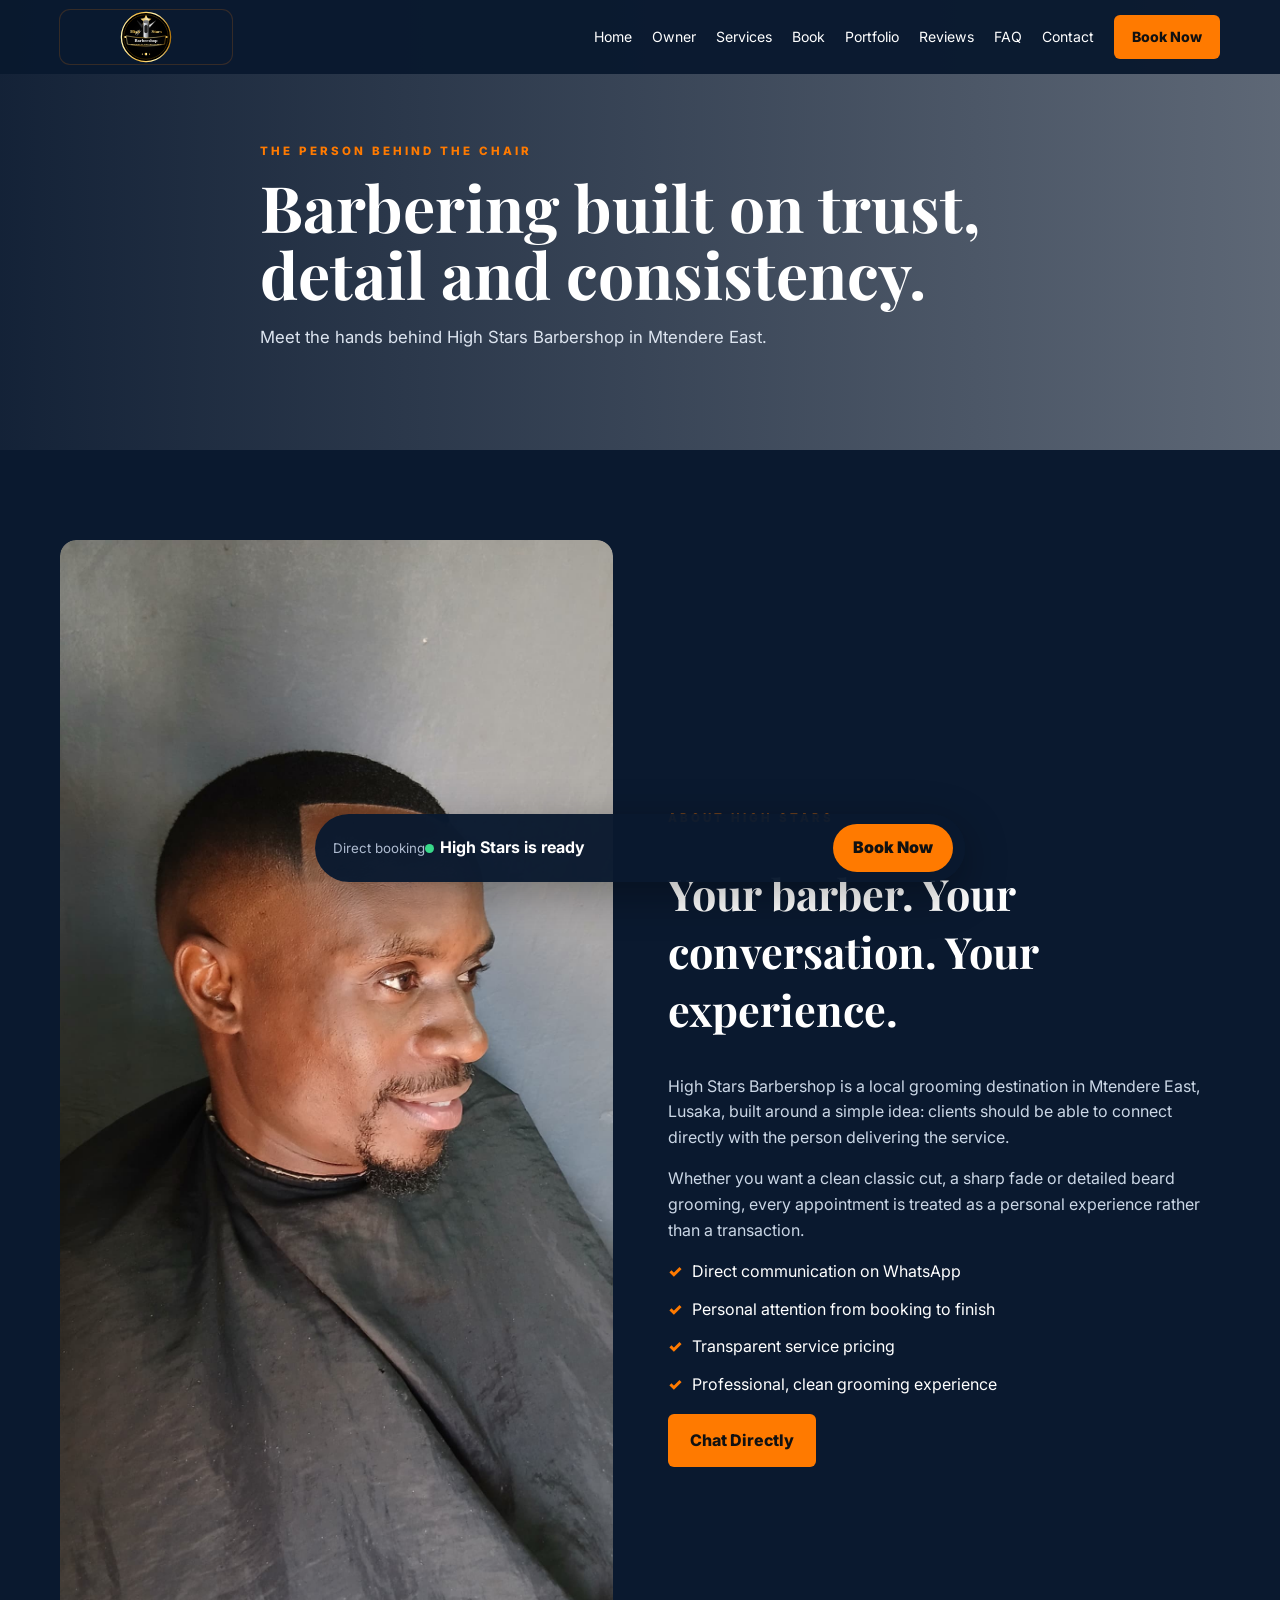
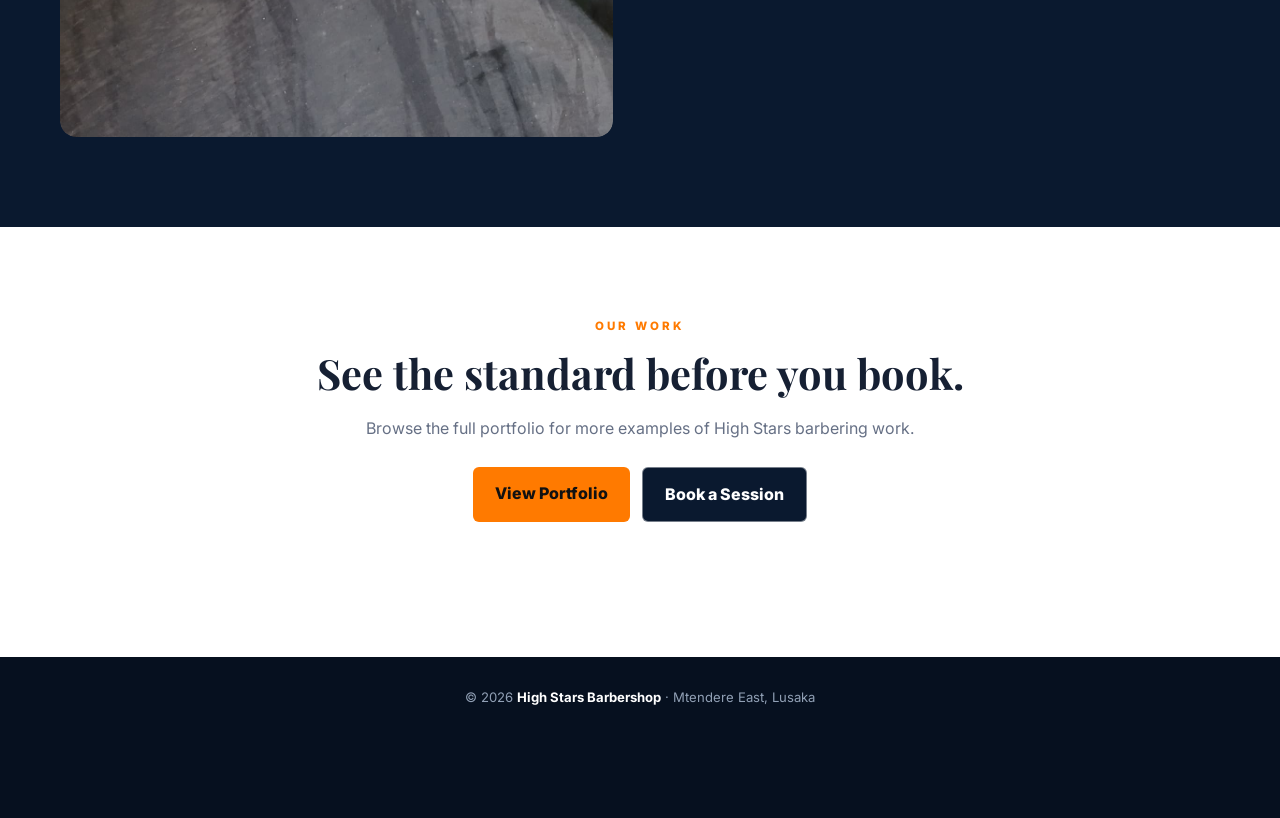
==== commit c9ea88a1: "Use new High Stars logo and favicon on about page" ====
--- a/about.html
+++ b/about.html
@@ -1 +1 @@
-<!doctype html><html lang='en'><head><meta charset='utf-8'><meta name='viewport' content='width=device-width,initial-scale=1'><title>About the Owner | High Stars Barbershop</title><link rel='stylesheet' href='styles.css'><link href='https://fonts.googleapis.com/css2?family=Inter:wght@400;500;700;800&family=Playfair+Display:wght@600;700&display=swap' rel='stylesheet'></head><body><header class='header'><div class='container nav'><a class='logo' href='index.html'>HIGH STARS <span>BARBERSHOP</span></a><nav class='links' id='nav'><a href='index.html'>Home</a><a href='about.html'>Owner</a><a href='services.html'>Services</a><a href='booking.html'>Book</a><a href='portfolio.html'>Portfolio</a><a href='reviews.html'>Reviews</a><a href='faq.html'>FAQ</a><a href='contact.html'>Contact</a><a class='navbook' href='booking.html'>Book Now</a></nav><button class='menu' type='button' aria-label='Open menu' onclick='nav.classList.toggle("open")'>MENU</button></div></header><section class='hero compact'><div class='container page-title'><div class='eyebrow'>The person behind the chair</div><h1>Barbering built on trust, detail and consistency.</h1><p>Meet the hands behind High Stars Barbershop in Mtendere East.</p></div></section><section class='section dark'><div class='container split'><div class='photo supplied-owner-photo'><img src='IMG-20260826-WA0084.jpg' alt='High Stars Barbershop work' loading='lazy'></div><div><div class='eyebrow'>About High Stars</div><h2 style="font:700 2.7rem 'Playfair Display',serif">Your barber. Your conversation. Your experience.</h2><p>High Stars Barbershop is a local grooming destination in Mtendere East, Lusaka, built around a simple idea: clients should be able to connect directly with the person delivering the service.</p><p>Whether you want a clean classic cut, a sharp fade or detailed beard grooming, every appointment is treated as a personal experience rather than a transaction.</p><ul class='checks'><li>Direct communication on WhatsApp</li><li>Personal attention from booking to finish</li><li>Transparent service pricing</li><li>Professional, clean grooming experience</li></ul><a class='btn primary' href='https://wa.me/260975559060?text=Hello%20High%20Stars%20Barbershop' target='_blank'>Chat Directly</a></div></div></section><section class='section'><div class='container section-head'><div class='eyebrow'>Our work</div><h2>See the standard before you book.</h2><p>Browse the full portfolio for more examples of High Stars barbering work.</p><div class='actions' style='justify-content:center'><a class='btn primary' href='portfolio.html'>View Portfolio</a><a class='btn secondary' style='background:var(--navy)' href='booking.html'>Book a Session</a></div></div></section><footer class='footer'><div class='container'>© 2026 <strong>High Stars Barbershop</strong> · Mtendere East, Lusaka</div></footer><div class='floating'><div><small>Direct booking</small><strong><i class='dot'></i>High Stars is ready</strong></div><a class='booknow' href='booking.html'>Book Now</a></div></body></html>+<!doctype html><html lang='en'><head><meta charset='utf-8'><meta name='viewport' content='width=device-width,initial-scale=1'><link rel='icon' type='image/svg+xml' href='high-stars-logo.svg'><title>About the Owner | High Stars Barbershop</title><link rel='stylesheet' href='styles.css'><link href='https://fonts.googleapis.com/css2?family=Inter:wght@400;500;700;800&family=Playfair+Display:wght@600;700&display=swap' rel='stylesheet'></head><body><header class='header'><div class='container nav'><a class='logo' href='index.html' aria-label='High Stars Barbershop home'></a><nav class='links' id='nav'><a href='index.html'>Home</a><a href='about.html'>Owner</a><a href='services.html'>Services</a><a href='booking.html'>Book</a><a href='portfolio.html'>Portfolio</a><a href='reviews.html'>Reviews</a><a href='faq.html'>FAQ</a><a href='contact.html'>Contact</a><a class='navbook' href='booking.html'>Book Now</a></nav><button class='menu' type='button' aria-label='Open menu' onclick='nav.classList.toggle("open")'>MENU</button></div></header><section class='hero compact'><div class='container page-title'><div class='eyebrow'>The person behind the chair</div><h1>Barbering built on trust, detail and consistency.</h1><p>Meet the hands behind High Stars Barbershop in Mtendere East.</p></div></section><section class='section dark'><div class='container split'><div class='photo supplied-owner-photo'><img src='IMG-20260826-WA0084.jpg' alt='High Stars Barbershop work' loading='lazy'></div><div><div class='eyebrow'>About High Stars</div><h2 style="font:700 2.7rem 'Playfair Display',serif">Your barber. Your conversation. Your experience.</h2><p>High Stars Barbershop is a local grooming destination in Mtendere East, Lusaka, built around a simple idea: clients should be able to connect directly with the person delivering the service.</p><p>Whether you want a clean classic cut, a sharp fade or detailed beard grooming, every appointment is treated as a personal experience rather than a transaction.</p><ul class='checks'><li>Direct communication on WhatsApp</li><li>Personal attention from booking to finish</li><li>Transparent service pricing</li><li>Professional, clean grooming experience</li></ul><a class='btn primary' href='https://wa.me/260975559060?text=Hello%20High%20Stars%20Barbershop' target='_blank'>Chat Directly</a></div></div></section><section class='section'><div class='container section-head'><div class='eyebrow'>Our work</div><h2>See the standard before you book.</h2><p>Browse the full portfolio for more examples of High Stars barbering work.</p><div class='actions' style='justify-content:center'><a class='btn primary' href='portfolio.html'>View Portfolio</a><a class='btn secondary' style='background:var(--navy)' href='booking.html'>Book a Session</a></div></div></section><footer class='footer'><div class='container'>© 2026 <strong>High Stars Barbershop</strong> · Mtendere East, Lusaka</div></footer><div class='floating'><div><small>Direct booking</small><strong><i class='dot'></i>High Stars is ready</strong></div><a class='booknow' href='booking.html'>Book Now</a></div></body></html>
--- a/styles.css
+++ b/styles.css
@@ -1 +1 @@
-:root{--navy:#0A192F;--navy2:#102441;--orange:#FF7A00;--white:#fff;--soft:#f5f7fa;--text:#162033;--muted:#667085;--line:#e7ebf0}*{box-sizing:border-box}html{scroll-behavior:smooth}body{margin:0;font-family:Inter,Arial,sans-serif;color:var(--text);line-height:1.6;background:#fff}a{text-decoration:none;color:inherit}.container{width:min(1160px,92%);margin:auto}.header{position:fixed;z-index:50;top:0;left:0;right:0;background:rgba(10,25,47,.97);color:#fff}.nav{height:74px;display:flex;align-items:center;justify-content:space-between}.logo{display:block;width:172px;height:54px;font-size:0;line-height:0;letter-spacing:0;background-image:url('https://i.postimg.cc/m1Ttw81L/FB-IMG-1787695279866.jpg');background-repeat:no-repeat;background-position:center;background-size:contain;border-radius:10px;overflow:hidden;filter:saturate(.9) contrast(1.05);box-shadow:0 0 0 1px rgba(255,122,0,.18);transition:.2s}.logo:hover{transform:scale(1.03);box-shadow:0 0 0 1px rgba(255,122,0,.55),0 5px 20px rgba(255,122,0,.12)}.logo span,.eyebrow{color:var(--orange)}.links{display:flex;align-items:center;gap:20px;font-size:.88rem}.links a:hover{color:var(--orange)}.navbook,.primary{background:var(--orange);color:#111;padding:11px 18px;border-radius:6px;font-weight:800}.menu{display:none;background:none;border:0;color:#fff;font:700 .78rem Inter,Arial,sans-serif;letter-spacing:1px;cursor:pointer}.hero{min-height:78vh;padding:130px 0 70px;color:#fff;background:linear-gradient(90deg,rgba(10,25,47,.96),rgba(10,25,47,.66)),url('https://images.unsplash.com/photo-1503951914875-452162b0f3f1?auto=format&fit=crop&w=1900&q=85') center/cover;display:flex;align-items:center}.hero h1{font:700 clamp(2.8rem,6vw,5rem)/1 'Playfair Display',serif;max-width:760px;margin:10px 0}.hero p{max-width:680px;color:#dce4ef;font-size:1.05rem}.eyebrow{text-transform:uppercase;letter-spacing:3px;font-size:.72rem;font-weight:800}.actions{display:flex;gap:12px;flex-wrap:wrap;margin-top:25px}.btn{padding:14px 22px;border-radius:6px;font-weight:800;display:inline-block}.secondary{border:1px solid #ffffff70;color:#fff}.page-title{max-width:760px}.page-title h1{font:700 clamp(2.7rem,5vw,4.5rem)/1.05 'Playfair Display',serif;margin:12px 0}.page-title p{color:#dce4ef;font-size:1.05rem}.hero.compact{min-height:50vh}.section{padding:90px 0}.section-head{text-align:center;max-width:720px;margin:0 auto 45px}.section-head h2{font:700 2.6rem 'Playfair Display',serif;margin:10px 0}.section-head p,.muted{color:var(--muted)}.grid3{display:grid;grid-template-columns:repeat(3,1fr);gap:20px}.card{padding:28px;border:1px solid var(--line);border-radius:12px;background:#fff;transition:.2s}.card:hover{transform:translateY(-5px);box-shadow:0 18px 40px #0a192f12}.card h3{font:700 1.45rem 'Playfair Display',serif}.card p{color:var(--muted)}.price{font-weight:900;font-size:1.2rem}.bookthis{display:inline-block;background:var(--navy);color:#fff;padding:10px 14px;border-radius:5px;font-size:.8rem;font-weight:800}.dark{background:var(--navy);color:#fff}.split{display:grid;grid-template-columns:1fr 1fr;gap:55px;align-items:center}.photo{min-height:420px;border-radius:16px;background:url('https://images.unsplash.com/photo-1585747860715-2ba37e788b70?auto=format&fit=crop&w=900&q=85') center/cover;overflow:hidden}.photo.supplied-owner-photo{background:none;display:flex;align-items:stretch}.photo.supplied-owner-photo img{width:100%;height:100%;min-height:420px;object-fit:cover;border-radius:16px;display:block}.owner-card,.portfolio-feature{display:grid;grid-template-columns:.9fr 1.1fr;gap:45px;align-items:center;max-width:980px;margin:auto}.owner-card{padding:25px;background:var(--soft);border-radius:16px;border:1px solid var(--line)}.owner-card img{width:100%;height:360px;object-fit:cover;border-radius:12px;display:block}.portfolio-feature{margin-bottom:45px;padding:25px;background:var(--soft);border-radius:16px;border:1px solid var(--line)}.portfolio-feature img{width:100%;height:300px;object-fit:cover;border-radius:12px;display:block}.dark p{color:#cbd7e6}.checks{list-style:none;padding:0}.checks li{margin:12px 0}.checks li:before{content:'✓';color:var(--orange);font-weight:900;margin-right:10px}.gallery{display:grid;grid-template-columns:repeat(3,1fr);gap:16px}.work{height:320px;border-radius:12px;overflow:hidden;background:#eef1f5}.work img{width:100%;height:100%;object-fit:cover;display:block;transition:transform .35s ease}.work:hover img{transform:scale(1.04)}.reviews{display:grid;grid-template-columns:repeat(3,1fr);gap:18px}.review{padding:25px;border:1px solid var(--line);border-radius:12px}.stars{color:var(--orange);letter-spacing:3px}.faq{background:var(--soft)}details{background:#fff;border:1px solid var(--line);border-radius:8px;padding:18px 20px;margin:10px 0}summary{cursor:pointer;font-weight:700}details p{color:var(--muted)}.contact-grid{display:grid;grid-template-columns:1fr 1fr;gap:40px}.map{min-height:320px;border-radius:14px;background:linear-gradient(135deg,#102441,#0A192F);display:flex;align-items:center;justify-content:center;text-align:center;color:#fff;padding:30px}.map a{color:var(--orange);font-weight:800}.wa{display:inline-block;background:#18a957;color:#fff;padding:13px 20px;border-radius:6px;font-weight:800}.footer{background:#06101f;color:#91a0b5;text-align:center;padding:30px 0 110px;font-size:.82rem}.footer strong{color:#fff}.floating{position:fixed;z-index:60;bottom:18px;left:50%;transform:translateX(-50%);width:min(650px,92%);background:#0a192ff7;color:#fff;border-radius:50px;padding:10px 12px 10px 18px;display:flex;align-items:center;justify-content:space-between;box-shadow:0 12px 45px #0005}.floating small{color:#aebbd0}.floating .booknow{background:var(--orange);color:#111;padding:11px 20px;border-radius:30px;font-weight:900}.dot{width:9px;height:9px;border-radius:50%;background:#39d98a;display:inline-block;margin-right:6px}@media(max-width:800px){.links{display:none;position:absolute;top:74px;left:0;right:0;background:var(--navy);padding:20px;flex-direction:column}.links.open{display:flex}.menu{display:block}.logo{width:148px;height:50px}.grid3,.reviews,.gallery,.split,.contact-grid,.owner-card,.portfolio-feature{grid-template-columns:1fr}.hero{padding-top:115px}.section{padding:70px 0}.photo{min-height:320px}.photo.supplied-owner-photo img{min-height:320px}.owner-card img{height:300px}.portfolio-feature img{height:280px}.floating{border-radius:14px}.floating small{display:none}}+:root{--navy:#0A192F;--navy2:#102441;--orange:#FF7A00;--white:#fff;--soft:#f5f7fa;--text:#162033;--muted:#667085;--line:#e7ebf0}*{box-sizing:border-box}html{scroll-behavior:smooth}body{margin:0;font-family:Inter,Arial,sans-serif;color:var(--text);line-height:1.6;background:#fff}a{text-decoration:none;color:inherit}.container{width:min(1160px,92%);margin:auto}.header{position:fixed;z-index:50;top:0;left:0;right:0;background:rgba(10,25,47,.97);color:#fff}.nav{height:74px;display:flex;align-items:center;justify-content:space-between}.logo{display:block;width:172px;height:54px;font-size:0;line-height:0;letter-spacing:0;background-image:url('high-stars-logo.svg');background-repeat:no-repeat;background-position:center;background-size:contain;border-radius:10px;overflow:hidden;filter:saturate(.9) contrast(1.05);box-shadow:0 0 0 1px rgba(255,122,0,.18);transition:.2s}.logo:hover{transform:scale(1.03);box-shadow:0 0 0 1px rgba(255,122,0,.55),0 5px 20px rgba(255,122,0,.12)}.logo span,.eyebrow{color:var(--orange)}.links{display:flex;align-items:center;gap:20px;font-size:.88rem}.links a:hover{color:var(--orange)}.navbook,.primary{background:var(--orange);color:#111;padding:11px 18px;border-radius:6px;font-weight:800}.menu{display:none;background:none;border:0;color:#fff;font:700 .78rem Inter,Arial,sans-serif;letter-spacing:1px;cursor:pointer}.hero{min-height:78vh;padding:130px 0 70px;color:#fff;background:linear-gradient(90deg,rgba(10,25,47,.96),rgba(10,25,47,.66)),url('https://images.unsplash.com/photo-1503951914875-452162b0f3f1?auto=format&fit=crop&w=1900&q=85') center/cover;display:flex;align-items:center}.hero h1{font:700 clamp(2.8rem,6vw,5rem)/1 'Playfair Display',serif;max-width:760px;margin:10px 0}.hero p{max-width:680px;color:#dce4ef;font-size:1.05rem}.eyebrow{text-transform:uppercase;letter-spacing:3px;font-size:.72rem;font-weight:800}.actions{display:flex;gap:12px;flex-wrap:wrap;margin-top:25px}.btn{padding:14px 22px;border-radius:6px;font-weight:800;display:inline-block}.secondary{border:1px solid #ffffff70;color:#fff}.page-title{max-width:760px}.page-title h1{font:700 clamp(2.7rem,5vw,4.5rem)/1.05 'Playfair Display',serif;margin:12px 0}.page-title p{color:#dce4ef;font-size:1.05rem}.hero.compact{min-height:50vh}.section{padding:90px 0}.section-head{text-align:center;max-width:720px;margin:0 auto 45px}.section-head h2{font:700 2.6rem 'Playfair Display',serif;margin:10px 0}.section-head p,.muted{color:var(--muted)}.grid3{display:grid;grid-template-columns:repeat(3,1fr);gap:20px}.card{padding:28px;border:1px solid var(--line);border-radius:12px;background:#fff;transition:.2s}.card:hover{transform:translateY(-5px);box-shadow:0 18px 40px #0a192f12}.card h3{font:700 1.45rem 'Playfair Display',serif}.card p{color:var(--muted)}.price{font-weight:900;font-size:1.2rem}.bookthis{display:inline-block;background:var(--navy);color:#fff;padding:10px 14px;border-radius:5px;font-size:.8rem;font-weight:800}.dark{background:var(--navy);color:#fff}.split{display:grid;grid-template-columns:1fr 1fr;gap:55px;align-items:center}.photo{min-height:420px;border-radius:16px;background:url('https://images.unsplash.com/photo-1585747860715-2ba37e788b70?auto=format&fit=crop&w=900&q=85') center/cover;overflow:hidden}.photo.supplied-owner-photo{background:none;display:flex;align-items:stretch}.photo.supplied-owner-photo img{width:100%;height:100%;min-height:420px;object-fit:cover;border-radius:16px;display:block}.owner-card,.portfolio-feature{display:grid;grid-template-columns:.9fr 1.1fr;gap:45px;align-items:center;max-width:980px;margin:auto}.owner-card{padding:25px;background:var(--soft);border-radius:16px;border:1px solid var(--line)}.owner-card img{width:100%;height:360px;object-fit:cover;border-radius:12px;display:block}.portfolio-feature{margin-bottom:45px;padding:25px;background:var(--soft);border-radius:16px;border:1px solid var(--line)}.portfolio-feature img{width:100%;height:300px;object-fit:cover;border-radius:12px;display:block}.dark p{color:#cbd7e6}.checks{list-style:none;padding:0}.checks li{margin:12px 0}.checks li:before{content:'✓';color:var(--orange);font-weight:900;margin-right:10px}.gallery{display:grid;grid-template-columns:repeat(3,1fr);gap:16px}.work{height:320px;border-radius:12px;overflow:hidden;background:#eef1f5}.work img{width:100%;height:100%;object-fit:cover;display:block;transition:transform .35s ease}.work:hover img{transform:scale(1.04)}.reviews{display:grid;grid-template-columns:repeat(3,1fr);gap:18px}.review{padding:25px;border:1px solid var(--line);border-radius:12px}.stars{color:var(--orange);letter-spacing:3px}.faq{background:var(--soft)}details{background:#fff;border:1px solid var(--line);border-radius:8px;padding:18px 20px;margin:10px 0}summary{cursor:pointer;font-weight:700}details p{color:var(--muted)}.contact-grid{display:grid;grid-template-columns:1fr 1fr;gap:40px}.map{min-height:320px;border-radius:14px;background:linear-gradient(135deg,#102441,#0A192F);display:flex;align-items:center;justify-content:center;text-align:center;color:#fff;padding:30px}.map a{color:var(--orange);font-weight:800}.wa{display:inline-block;background:#18a957;color:#fff;padding:13px 20px;border-radius:6px;font-weight:800}.footer{background:#06101f;color:#91a0b5;text-align:center;padding:30px 0 110px;font-size:.82rem}.footer strong{color:#fff}.floating{position:fixed;z-index:60;bottom:18px;left:50%;transform:translateX(-50%);width:min(650px,92%);background:#0a192ff7;color:#fff;border-radius:50px;padding:10px 12px 10px 18px;display:flex;align-items:center;justify-content:space-between;box-shadow:0 12px 45px #0005}.floating small{color:#aebbd0}.floating .booknow{background:var(--orange);color:#111;padding:11px 20px;border-radius:30px;font-weight:900}.dot{width:9px;height:9px;border-radius:50%;background:#39d98a;display:inline-block;margin-right:6px}@media(max-width:800px){.links{display:none;position:absolute;top:74px;left:0;right:0;background:var(--navy);padding:20px;flex-direction:column}.links.open{display:flex}.menu{display:block}.logo{width:148px;height:50px}.grid3,.reviews,.gallery,.split,.contact-grid,.owner-card,.portfolio-feature{grid-template-columns:1fr}.hero{padding-top:115px}.section{padding:70px 0}.photo{min-height:320px}.photo.supplied-owner-photo img{min-height:320px}.owner-card img{height:300px}.portfolio-feature img{height:280px}.floating{border-radius:14px}.floating small{display:none}}
